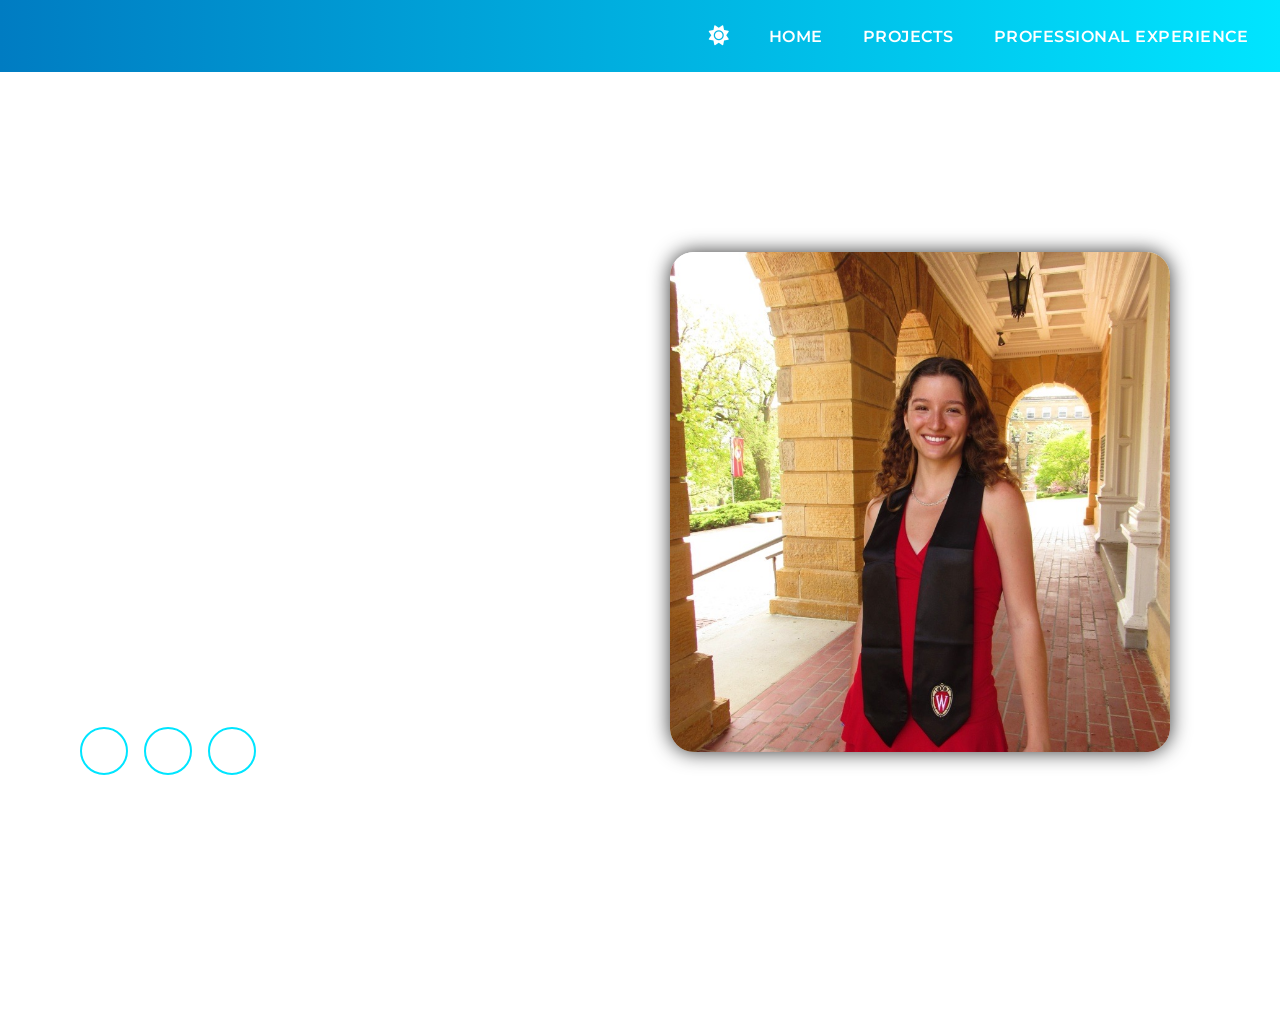
==== index.html @ 35ccfa62 "Update index.html testing new animation" ====
<!DOCTYPE html>
<html lang="en">
<head>
  <meta charset="UTF-8" />
  <meta name="viewport" content="width=device-width, initial-scale=1.0" />
  <link rel="canonical" href="https://claudiaotero.com/">

  <!-- Open Graph -->
  <meta property="og:type"            content="website">
  <meta property="og:title"           content="Claudia Otero – Data Scientist & Analyst">
  <meta property="og:url"             content="https://claudiaotero.com/">
  <meta property="og:image"           content="https://claudiaotero.com/images/senior.jpg">
  <meta property="og:image:type"      content="image/jpeg">
  <meta property="og:image:width"     content="1200">
  <meta property="og:image:height"    content="630">

  <meta name="description" content="Claudia Otero, University of Wisconsin-Madison graduate, Data Scientist and incoming Systems Analyst at Mortenson." />

  <!-- Structured-data -->
  <script type="application/ld+json">
  {
    "@context":"https://schema.org",
    "@type":"Person",
    "name":"Claudia Otero",
    "alumniOf":"University of Wisconsin-Madison",
    "jobTitle":"Data Scientist & Systems Analyst",
    "worksFor":{"@type":"Organization","name":"Mortenson"},
    "url":"https://claudiaotero.com"
  }
  </script>

  <title>Claudia Otero - Home</title>

  <link href="https://fonts.googleapis.com/css2?family=Montserrat:wght@400;700&display=swap" rel="stylesheet">
  <link rel="stylesheet" href="https://cdnjs.cloudflare.com/ajax/libs/font-awesome/6.5.0/css/all.min.css">

  <style>
    :root {
      --nav-height: 72px;
      --bg-grad-start: #000000;
      --bg-grad-mid: #1a1a1a;
      --bg-grad-end: #000000;
      --text-color: #ffffff;
      --link-hover: rgba(255, 255, 255, 0.75);
      --blue-start: #007cc2;
      --blue-end: #00e5ff;
      --social-border: var(--blue-end);
    }

    body.light {
      --bg-grad-start: #ffffff;
      --bg-grad-mid: #f9f9f9;
      --bg-grad-end: #ffffff;
      --text-color: #000000;
      --link-hover: rgba(0, 0, 0, 0.6);
      --blue-start: #b40000;
      --blue-end: #ff4d4d;
      --social-border: var(--blue-end);
    }

    * {
      margin: 0;
      padding: 0;
      box-sizing: border-box;
      color: var(--text-color);
      font-family: 'Montserrat', sans-serif;
    }

    html, body {
      height: 100%;
      overflow-x: hidden;
    }

    body.dark {
      background: linear-gradient(120deg, var(--bg-grad-start), var(--bg-grad-mid), var(--bg-grad-end));
      background-size: 200% 200%;
      animation: gradientBG 15s ease infinite;
    }

    body.light {
      background: #ffffff;
    }

    @keyframes gradientBG {
      0% { background-position: 0% 50%; }
      50% { background-position: 100% 50%; }
      100% { background-position: 0% 50%; }
    }

    nav {
      position: fixed;
      top: 0;
      width: 100%;
      height: var(--nav-height);
      padding: 0 2rem;
      display: flex;
      align-items: center;
      justify-content: flex-end;
      gap: 2.5rem;
      background: linear-gradient(90deg, var(--blue-start), var(--blue-end));
      backdrop-filter: blur(6px);
      z-index: 10;
    }

    nav a {
      text-decoration: none;
      font-weight: 600;
      text-transform: uppercase;
      letter-spacing: 0.5px;
      transition: opacity 0.3s;
    }

    nav a:hover {
      opacity: var(--link-hover);
    }

    #theme-toggle {
      background: none;
      border: none;
      cursor: pointer;
      font-size: 1.25rem;
      display: flex;
      align-items: center;
      color: var(--text-color);
      transition: transform 0.3s;
    }

    #theme-toggle:hover {
      transform: scale(1.2);
    }

    .hero {
      display: grid;
      grid-template-columns: 1fr 1fr;
      align-items: center;
      min-height: 100vh;
      padding: calc(var(--nav-height) + 2rem) 5rem 0;
    }

    .hero .text {
      max-width: 600px;
      opacity: 0;
      animation: fadeIn 1s ease 0.5s forwards;
    }

    .hero .text h1 {
      font-size: clamp(3rem, 8vw, 6rem);
      margin-bottom: 1rem;
      opacity: 0;
      animation: fadeIn 1s ease 0.6s forwards;
    }

    .hero .text p {
      font-size: 1.25rem;
      line-height: 1.6;
      margin-top: 0.5rem;
    }

    .social {
      margin-top: 1.5rem;
      display: flex;
      gap: 1rem;
    }

    .social a {
      width: 48px;
      height: 48px;
      border: 2px solid var(--social-border);
      border-radius: 50%;
      display: flex;
      align-items: center;
      justify-content: center;
      text-decoration: none;
      font-size: 1.2rem;
      transition: background 0.3s, transform 0.3s;
      color: var(--text-color);
    }

    .social a:hover {
      background: var(--social-border);
      transform: scale(1.1);
      color: #000;
    }

    .hero .image {
      display: flex;
      justify-content: center;
      opacity: 0;
      animation: fadeIn 1s ease 1s forwards;
    }

    .hero .image img {
      width: clamp(300px, 40vw, 500px);
      height: clamp(300px, 40vw, 500px);
      border-radius: 1.5rem;
      object-fit: cover;
      box-shadow: 0 0 20px rgba(0, 0, 0, 0.8);
      transition: transform 0.3s, box-shadow 0.3s;
    }

    .hero .image img:hover {
      transform: scale(1.05);
      box-shadow: 0 0 30px rgba(0, 0, 0, 1);
    }

    footer {
      padding: 2rem 2rem 4rem;
      text-align: center;
      font-size: 0.85rem;
      opacity: 0.6;
    }

    @keyframes fadeIn {
      from { opacity: 0; transform: translateY(20px); }
      to   { opacity: 1; transform: translateY(0); }
    }

    /* LIGHT MODE FLOATING DOTS */
    body.light::before {
      content: '';
      position: fixed;
      top: 0;
      left: 0;
      width: 100%;
      height: 100%;
      pointer-events: none;
      background-image: radial-gradient(circle, rgba(255,0,0,0.4) 1px, transparent 1.5px);
      background-size: 40px 40px;
      animation: floatDots 8s linear infinite;
      z-index: 0;
    }

    @keyframes floatDots {
      0%   { background-position: 0 0; }
      100% { background-position: 40px 40px; }
    }

    @media (max-width: 768px) {
      nav { padding: 0 1rem; justify-content: center; }
      .hero {
        grid-template-columns: 1fr;
        text-align: center;
        padding: calc(var(--nav-height) + 3rem) 1.5rem 0;
      }
      .hero .image { margin-top: 2rem; }
      .social { justify-content: center; }
    }

    @media(pointer:coarse), (max-width:1023px){
      #theme-toggle{display:none;}
    }
  </style>
</head>
<body>
  <nav>
    <button id="theme-toggle" aria-label="Toggle dark/light mode"><i class="fas fa-sun"></i></button>
    <a href="index.html">Home</a>
    <a href="projects.html">Projects</a>
    <a href="workexperience.html">Professional Experience</a>
  </nav>

  <section class="hero">
    <div class="text">
      <h1>Claudia Otero</h1>
      <p>
        I’m a Wisconsin–Madison grad with degrees in Data Science, Computer Science, and Art History, and I’m headed to
        <a href="https://www.mortenson.com/" target="_blank" rel="noopener">Mortenson</a> as a Systems Analyst.
        I thrive on building new tech, wield analytics to end the trap of the anecdotal, and live by Kaizen principles.
        Feel free to explore my <a href="projects.html">projects</a> and
        <a href="workexperience.html">professional experience</a> to see what I’ve been up to.
      </p>
      <div class="social">
        <a href="https://www.linkedin.com/in/claudia-otero-250328239" target="_blank" rel="noopener" aria-label="LinkedIn"><i class="fab fa-linkedin-in"></i></a>
        <a href="mailto:claudia.otero88@outlook.com" aria-label="Email"><i class="fas fa-envelope"></i></a>
        <a href="https://github.com/claudiaotero88" target="_blank" rel="noopener" aria-label="GitHub"><i class="fab fa-github"></i></a>
      </div>
    </div>

    <div class="image">
      <img src="images/senior.jpg" alt="Claudia Otero Senior Portrait">
    </div>
  </section>

  <footer>
    This website is built with vanilla HTML, CSS, and JavaScript, and deployed through GitHub Pages.
  </footer>

  <script>
    const btn  = document.getElementById('theme-toggle');
    const sun  = 'fas fa-sun';
    const moon = 'fas fa-moon';
    const isTouchDevice = window.matchMedia('(pointer:coarse)').matches || window.innerWidth < 1024;

    if(isTouchDevice){
      document.body.classList.remove('light');
      localStorage.setItem('theme','dark');
    }else{
      if(localStorage.getItem('theme') === 'light'){
        document.body.classList.add('light');
        btn.firstElementChild.className = moon;
      }
      btn.addEventListener('click',()=>{
        document.body.classList.toggle('light');
        const isLight = document.body.classList.contains('light');
        btn.firstElementChild.className = isLight ? moon : sun;
        localStorage.setItem('theme', isLight ? 'light' : 'dark');
      });
    }
  </script>
</body>
</html>
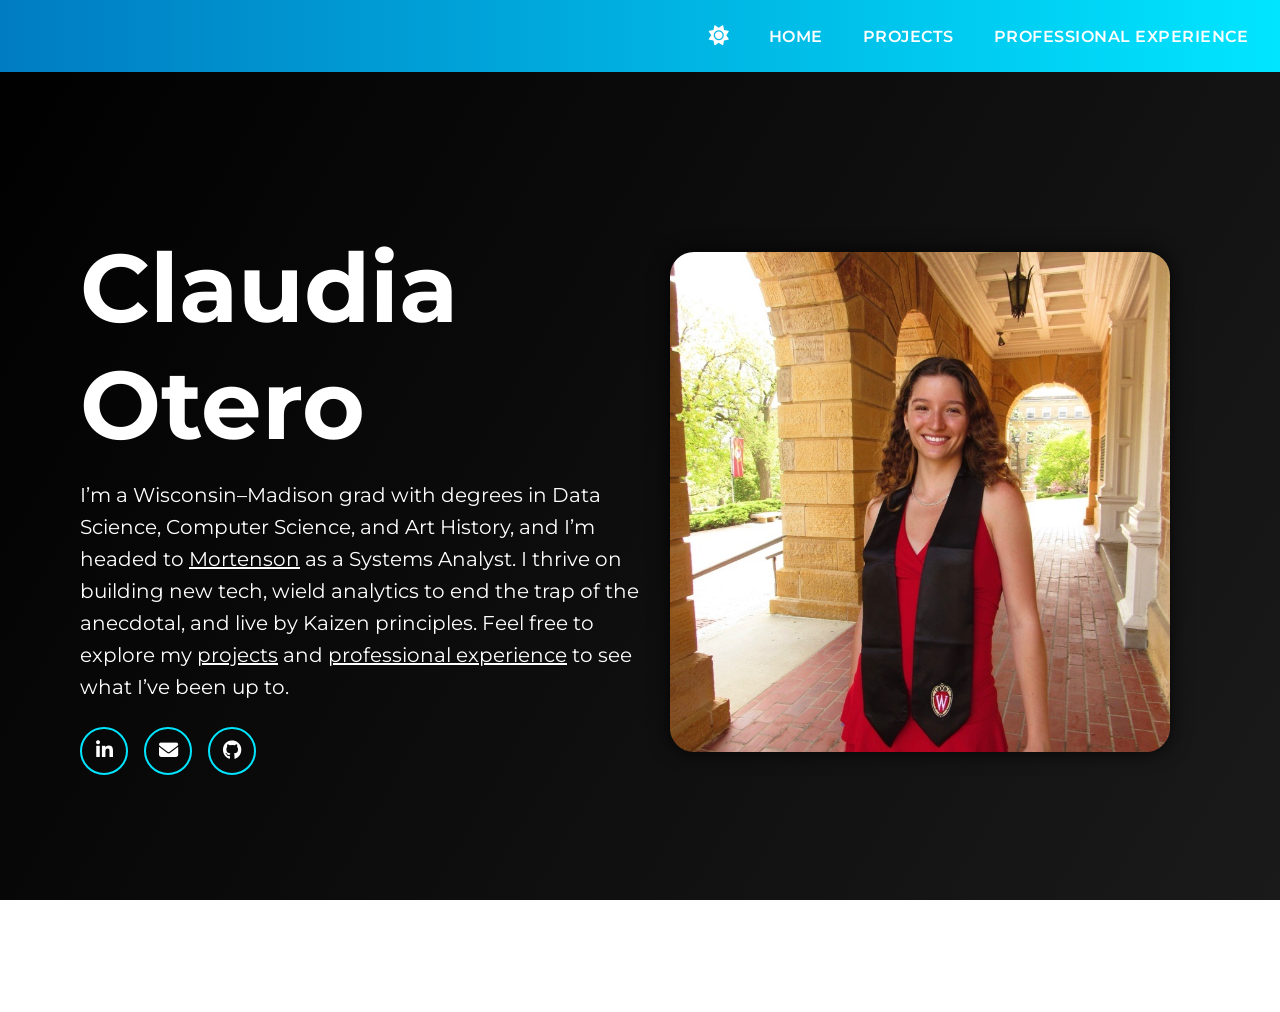
==== commit d46702c7: "Update index.html fixing dark mode" ====
--- a/index.html
+++ b/index.html
@@ -35,223 +35,103 @@
   <link rel="stylesheet" href="https://cdnjs.cloudflare.com/ajax/libs/font-awesome/6.5.0/css/all.min.css">
 
   <style>
-    :root {
-      --nav-height: 72px;
-      --bg-grad-start: #000000;
-      --bg-grad-mid: #1a1a1a;
-      --bg-grad-end: #000000;
-      --text-color: #ffffff;
-      --link-hover: rgba(255, 255, 255, 0.75);
-      --blue-start: #007cc2;
-      --blue-end: #00e5ff;
-      --social-border: var(--blue-end);
-    }
-
-    body.light {
-      --bg-grad-start: #ffffff;
-      --bg-grad-mid: #f9f9f9;
-      --bg-grad-end: #ffffff;
-      --text-color: #000000;
-      --link-hover: rgba(0, 0, 0, 0.6);
-      --blue-start: #b40000;
-      --blue-end: #ff4d4d;
-      --social-border: var(--blue-end);
-    }
-
-    * {
-      margin: 0;
-      padding: 0;
-      box-sizing: border-box;
-      color: var(--text-color);
-      font-family: 'Montserrat', sans-serif;
-    }
-
-    html, body {
-      height: 100%;
-      overflow-x: hidden;
-    }
-
-    body.dark {
-      background: linear-gradient(120deg, var(--bg-grad-start), var(--bg-grad-mid), var(--bg-grad-end));
-      background-size: 200% 200%;
-      animation: gradientBG 15s ease infinite;
-    }
-
-    body.light {
-      background: #ffffff;
-    }
-
-    @keyframes gradientBG {
-      0% { background-position: 0% 50%; }
-      50% { background-position: 100% 50%; }
-      100% { background-position: 0% 50%; }
-    }
-
-    nav {
-      position: fixed;
-      top: 0;
-      width: 100%;
-      height: var(--nav-height);
-      padding: 0 2rem;
-      display: flex;
-      align-items: center;
-      justify-content: flex-end;
-      gap: 2.5rem;
-      background: linear-gradient(90deg, var(--blue-start), var(--blue-end));
-      backdrop-filter: blur(6px);
-      z-index: 10;
-    }
-
-    nav a {
-      text-decoration: none;
-      font-weight: 600;
-      text-transform: uppercase;
-      letter-spacing: 0.5px;
-      transition: opacity 0.3s;
-    }
-
-    nav a:hover {
-      opacity: var(--link-hover);
-    }
-
-    #theme-toggle {
-      background: none;
-      border: none;
-      cursor: pointer;
-      font-size: 1.25rem;
-      display: flex;
-      align-items: center;
-      color: var(--text-color);
-      transition: transform 0.3s;
-    }
-
-    #theme-toggle:hover {
-      transform: scale(1.2);
-    }
-
-    .hero {
-      display: grid;
-      grid-template-columns: 1fr 1fr;
-      align-items: center;
-      min-height: 100vh;
-      padding: calc(var(--nav-height) + 2rem) 5rem 0;
-    }
-
-    .hero .text {
-      max-width: 600px;
-      opacity: 0;
-      animation: fadeIn 1s ease 0.5s forwards;
-    }
-
-    .hero .text h1 {
-      font-size: clamp(3rem, 8vw, 6rem);
-      margin-bottom: 1rem;
-      opacity: 0;
-      animation: fadeIn 1s ease 0.6s forwards;
-    }
-
-    .hero .text p {
-      font-size: 1.25rem;
-      line-height: 1.6;
-      margin-top: 0.5rem;
-    }
-
-    .social {
-      margin-top: 1.5rem;
-      display: flex;
-      gap: 1rem;
-    }
-
-    .social a {
-      width: 48px;
-      height: 48px;
-      border: 2px solid var(--social-border);
-      border-radius: 50%;
-      display: flex;
-      align-items: center;
-      justify-content: center;
-      text-decoration: none;
-      font-size: 1.2rem;
-      transition: background 0.3s, transform 0.3s;
-      color: var(--text-color);
-    }
-
-    .social a:hover {
-      background: var(--social-border);
-      transform: scale(1.1);
-      color: #000;
-    }
-
-    .hero .image {
-      display: flex;
-      justify-content: center;
-      opacity: 0;
-      animation: fadeIn 1s ease 1s forwards;
-    }
-
-    .hero .image img {
-      width: clamp(300px, 40vw, 500px);
-      height: clamp(300px, 40vw, 500px);
-      border-radius: 1.5rem;
-      object-fit: cover;
-      box-shadow: 0 0 20px rgba(0, 0, 0, 0.8);
-      transition: transform 0.3s, box-shadow 0.3s;
-    }
-
-    .hero .image img:hover {
-      transform: scale(1.05);
-      box-shadow: 0 0 30px rgba(0, 0, 0, 1);
-    }
-
-    footer {
-      padding: 2rem 2rem 4rem;
-      text-align: center;
-      font-size: 0.85rem;
-      opacity: 0.6;
-    }
-
-    @keyframes fadeIn {
-      from { opacity: 0; transform: translateY(20px); }
-      to   { opacity: 1; transform: translateY(0); }
-    }
-
-    /* LIGHT MODE FLOATING DOTS */
-    body.light::before {
-      content: '';
-      position: fixed;
-      top: 0;
-      left: 0;
-      width: 100%;
-      height: 100%;
-      pointer-events: none;
-      background-image: radial-gradient(circle, rgba(255,0,0,0.4) 1px, transparent 1.5px);
-      background-size: 40px 40px;
-      animation: floatDots 8s linear infinite;
-      z-index: 0;
-    }
-
-    @keyframes floatDots {
-      0%   { background-position: 0 0; }
-      100% { background-position: 40px 40px; }
-    }
-
-    @media (max-width: 768px) {
-      nav { padding: 0 1rem; justify-content: center; }
-      .hero {
-        grid-template-columns: 1fr;
-        text-align: center;
-        padding: calc(var(--nav-height) + 3rem) 1.5rem 0;
-      }
-      .hero .image { margin-top: 2rem; }
-      .social { justify-content: center; }
-    }
-
-    @media(pointer:coarse), (max-width:1023px){
-      #theme-toggle{display:none;}
+    :root{
+      --nav-height:72px;
+      --bg-grad-start:#000; --bg-grad-mid:#1a1a1a; --bg-grad-end:#000;
+      --text-color:#fff; --link-hover:rgba(255,255,255,.75);
+      --blue-start:#007cc2; --blue-end:#00e5ff;
+      --modal-bg:#121212; --social-border:var(--blue-end);
+    }
+    body.light{
+      --bg-grad-start:#ffffff; --bg-grad-mid:#bbbbbb; --bg-grad-end:#989898;
+      --text-color:#000; --link-hover:rgba(0,0,0,.6);
+      --blue-start:#b40000; --blue-end:#ff4d4d;
+      --modal-bg:#f8f8f8; --social-border:var(--blue-end);
+    }
+
+    *{margin:0;padding:0;box-sizing:border-box;color:var(--text-color);font-family:'Montserrat',sans-serif;}
+    html,body{height:100%;overflow-x:hidden;position:relative;}
+
+    body:not(.light){
+      background:linear-gradient(120deg,var(--bg-grad-start),var(--bg-grad-mid),var(--bg-grad-end));
+      background-size:200% 200%;animation:gradientBG 15s ease infinite;
+    }
+
+    body.light{
+      background:#ffffff;
+    }
+
+    @keyframes gradientBG{0%{background-position:0 50%}50%{background-position:100% 50%}100%{background-position:0 50%}}
+
+    nav{
+      position:fixed;top:0;width:100%;height:var(--nav-height);
+      padding:0 2rem;display:flex;align-items:center;justify-content:flex-end;gap:2.5rem;
+      background:linear-gradient(90deg,var(--blue-start),var(--blue-end));
+      backdrop-filter:blur(6px);z-index:10;
+    }
+    nav a{text-decoration:none;font-weight:600;text-transform:uppercase;letter-spacing:.5px;transition:opacity .3s;}
+    nav a:hover{opacity:var(--link-hover);}
+
+    #theme-toggle{
+      background:none;border:none;cursor:pointer;font-size:1.25rem;
+      display:flex;align-items:center;color:var(--text-color);transition:transform .3s;
+    }
+    #theme-toggle:hover{transform:scale(1.2);}
+
+    .hero{display:grid;grid-template-columns:1fr 1fr;align-items:center;min-height:100vh;padding:calc(var(--nav-height) + 2rem) 5rem 0;}
+    .hero .text{max-width:600px;opacity:0;animation:fadeIn 1s ease .5s forwards;}
+    .hero .text h1{font-size:clamp(3rem,8vw,6rem);margin-bottom:1rem;opacity:0;animation:fadeIn 1s ease .6s forwards;}
+    .hero .text p{font-size:1.25rem;line-height:1.6;margin-top:.5rem;}
+
+    .social{margin-top:1.5rem;display:flex;gap:1rem;}
+    .social a{
+      width:48px;height:48px;border:2px solid var(--social-border);border-radius:50%;
+      display:flex;align-items:center;justify-content:center;text-decoration:none;font-size:1.2rem;
+      transition:background .3s,transform .3s;color:var(--text-color);
+    }
+    .social a:hover{background:var(--social-border);transform:scale(1.1);color:#000;}
+
+    .hero .image{display:flex;justify-content:center;opacity:0;animation:fadeIn 1s ease 1s forwards;}
+    .hero .image img{
+      width:clamp(300px,40vw,500px);height:clamp(300px,40vw,500px);
+      border-radius:1.5rem;object-fit:cover;box-shadow:0 0 20px rgba(0,0,0,.8);
+      transition:transform .3s,box-shadow .3s;
+    }
+    .hero .image img:hover{transform:scale(1.05);box-shadow:0 0 30px rgba(0,0,0,1);}
+
+    footer{padding:2rem 2rem 4rem;text-align:center;font-size:.85rem;opacity:.6;}
+    @keyframes fadeIn{from{opacity:0;transform:translateY(20px);}to{opacity:1;transform:translateY(0);}}
+
+    @media(max-width:768px){
+      nav{padding:0 1rem;justify-content:center;}
+      .hero{grid-template-columns:1fr;text-align:center;padding:calc(var(--nav-height) + 3rem) 1.5rem 0;}
+      .hero .image{margin-top:2rem;}
+      .social{justify-content:center;}
+    }
+    @media(pointer:coarse),(max-width:1023px){#theme-toggle{display:none;}}
+
+    /* STAR ANIMATION FOR LIGHT MODE */
+    .light #stars{
+      position:fixed;inset:0;z-index:-1;
+      background:transparent;
+      pointer-events:none;
+    }
+    .star{
+      position:absolute;width:8px;height:8px;border-radius:50%;background:var(--blue-end);
+      animation:float 8s linear infinite;
+    }
+    @keyframes float{
+      0%{transform:translateY(100vh) scale(0.5);opacity:0;}
+      25%{opacity:.8;}
+      50%{transform:translateY(50vh) scale(1);}
+      75%{opacity:.6;}
+      100%{transform:translateY(-10vh) scale(0.3);opacity:0;}
     }
   </style>
 </head>
+
 <body>
+  <div id="stars"></div>
   <nav>
     <button id="theme-toggle" aria-label="Toggle dark/light mode"><i class="fas fa-sun"></i></button>
     <a href="index.html">Home</a>
@@ -275,7 +155,6 @@
         <a href="https://github.com/claudiaotero88" target="_blank" rel="noopener" aria-label="GitHub"><i class="fab fa-github"></i></a>
       </div>
     </div>
-
     <div class="image">
       <img src="images/senior.jpg" alt="Claudia Otero Senior Portrait">
     </div>
@@ -286,25 +165,39 @@
   </footer>
 
   <script>
-    const btn  = document.getElementById('theme-toggle');
-    const sun  = 'fas fa-sun';
+    const btn = document.getElementById('theme-toggle');
+    const sun = 'fas fa-sun';
     const moon = 'fas fa-moon';
     const isTouchDevice = window.matchMedia('(pointer:coarse)').matches || window.innerWidth < 1024;
-
-    if(isTouchDevice){
+    const stars = document.getElementById('stars');
+
+    if (isTouchDevice) {
       document.body.classList.remove('light');
-      localStorage.setItem('theme','dark');
-    }else{
-      if(localStorage.getItem('theme') === 'light'){
+      localStorage.setItem('theme', 'dark');
+    } else {
+      if (localStorage.getItem('theme') === 'light') {
         document.body.classList.add('light');
         btn.firstElementChild.className = moon;
+        generateStars();
       }
-      btn.addEventListener('click',()=>{
+      btn.addEventListener('click', () => {
         document.body.classList.toggle('light');
         const isLight = document.body.classList.contains('light');
         btn.firstElementChild.className = isLight ? moon : sun;
         localStorage.setItem('theme', isLight ? 'light' : 'dark');
+        stars.innerHTML = '';
+        if (isLight) generateStars();
       });
+    }
+
+    function generateStars() {
+      for (let i = 0; i < 70; i++) {
+        const star = document.createElement('div');
+        star.classList.add('star');
+        star.style.left = Math.random() * 100 + 'vw';
+        star.style.animationDuration = 6 + Math.random() * 6 + 's';
+        stars.appendChild(star);
+      }
     }
   </script>
 </body>
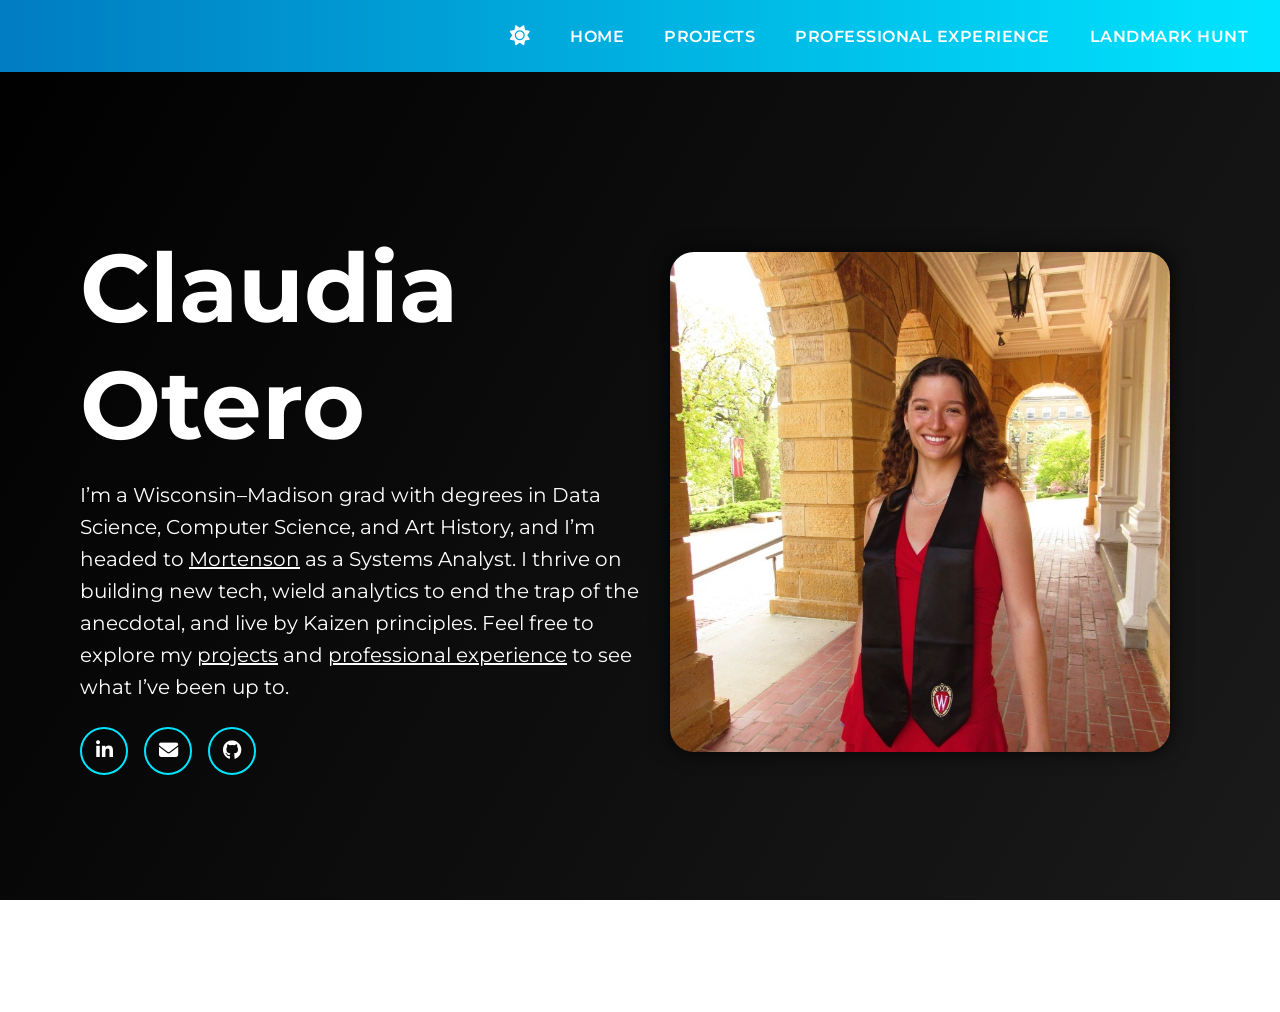
==== commit a830f85d: "Update index.html testing landmark hunt" ====
--- a/index.html
+++ b/index.html
@@ -137,6 +137,7 @@
     <a href="index.html">Home</a>
     <a href="projects.html">Projects</a>
     <a href="workexperience.html">Professional Experience</a>
+    <a href="landmark-hunt.html">Landmark Hunt</a>
   </nav>
 
   <section class="hero">
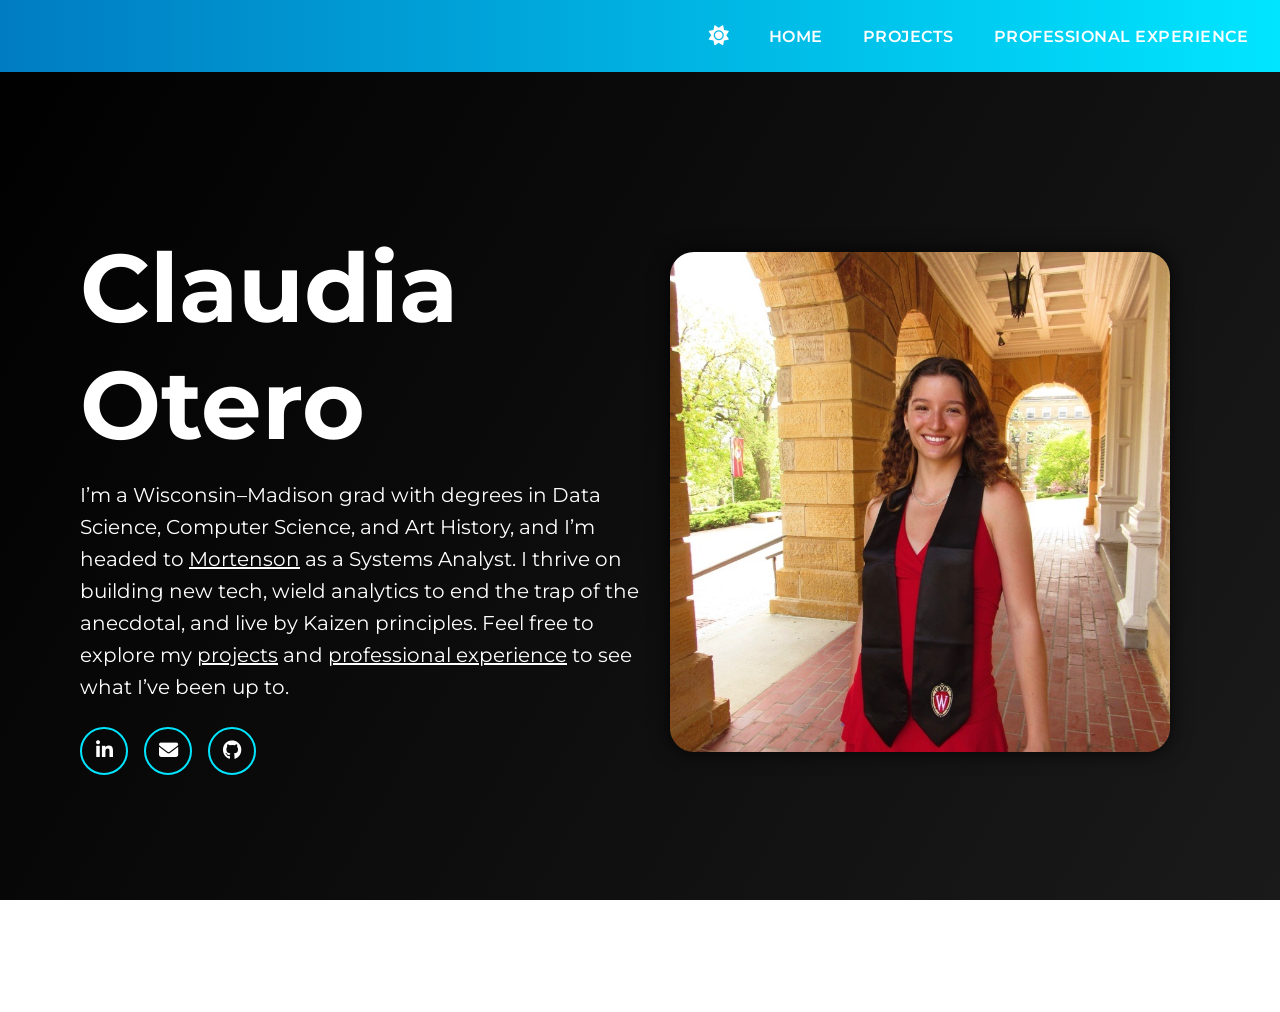
==== commit 46972808: "Update index.html remove landmark hunt" ====
--- a/index.html
+++ b/index.html
@@ -137,7 +137,6 @@
     <a href="index.html">Home</a>
     <a href="projects.html">Projects</a>
     <a href="workexperience.html">Professional Experience</a>
-    <a href="landmark-hunt.html">Landmark Hunt</a>
   </nav>
 
   <section class="hero">
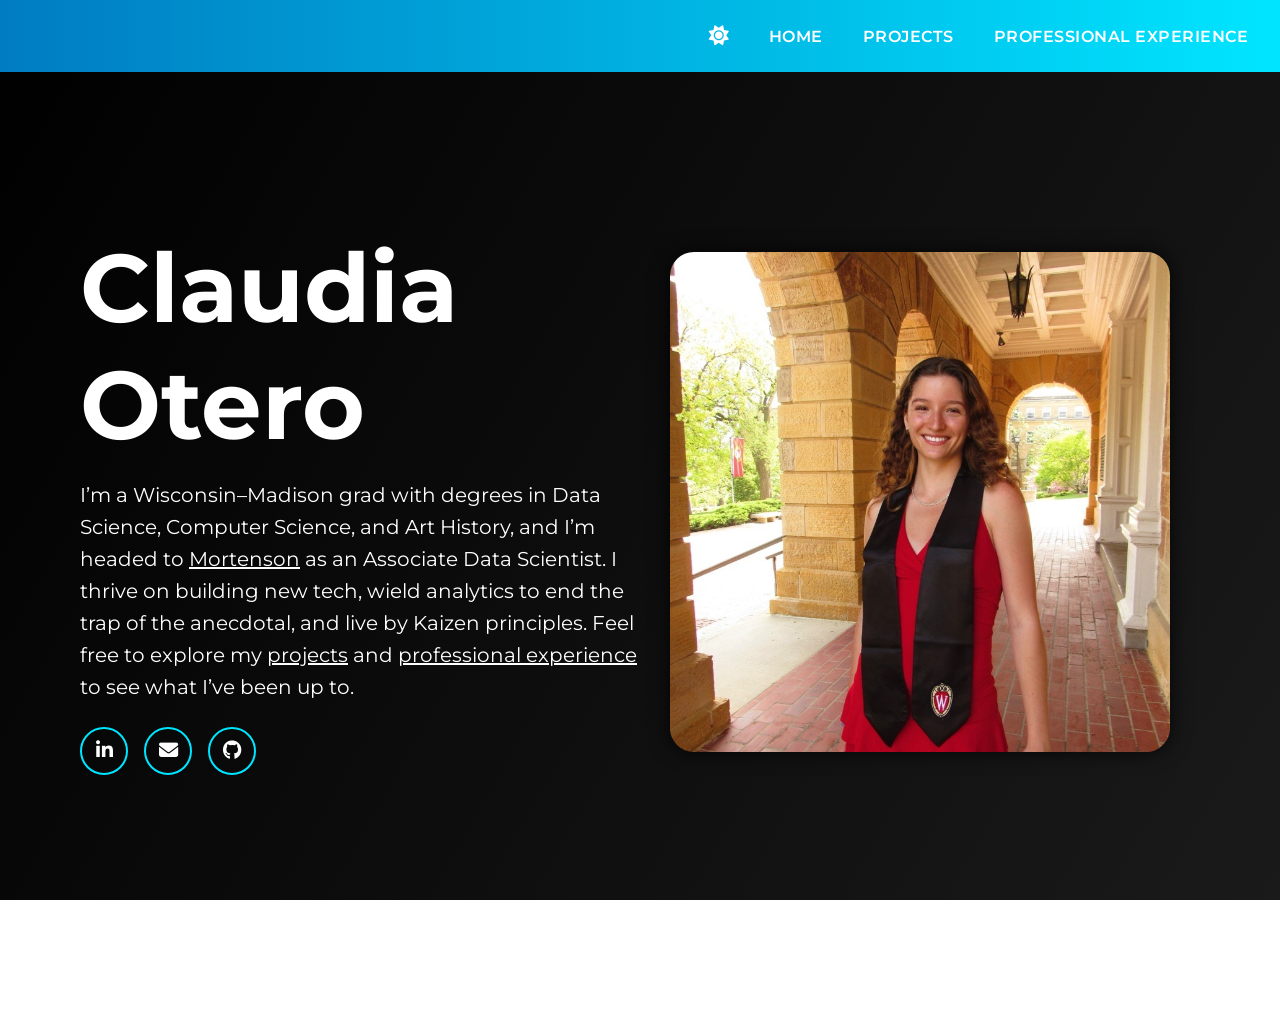
==== commit d7fea025: "Update index.html new role" ====
--- a/index.html
+++ b/index.html
@@ -14,7 +14,7 @@
   <meta property="og:image:width"     content="1200">
   <meta property="og:image:height"    content="630">
 
-  <meta name="description" content="Claudia Otero, University of Wisconsin-Madison graduate, Data Scientist and incoming Systems Analyst at Mortenson." />
+  <meta name="description" content="Claudia Otero, University of Wisconsin-Madison graduate, Associate Data Scientist at Mortenson." />
 
   <!-- Structured-data -->
   <script type="application/ld+json">
@@ -144,7 +144,7 @@
       <h1>Claudia Otero</h1>
       <p>
         I’m a Wisconsin–Madison grad with degrees in Data Science, Computer Science, and Art History, and I’m headed to
-        <a href="https://www.mortenson.com/" target="_blank" rel="noopener">Mortenson</a> as a Systems Analyst.
+        <a href="https://www.mortenson.com/" target="_blank" rel="noopener">Mortenson</a> as an Associate Data Scientist.
         I thrive on building new tech, wield analytics to end the trap of the anecdotal, and live by Kaizen principles.
         Feel free to explore my <a href="projects.html">projects</a> and
         <a href="workexperience.html">professional experience</a> to see what I’ve been up to.
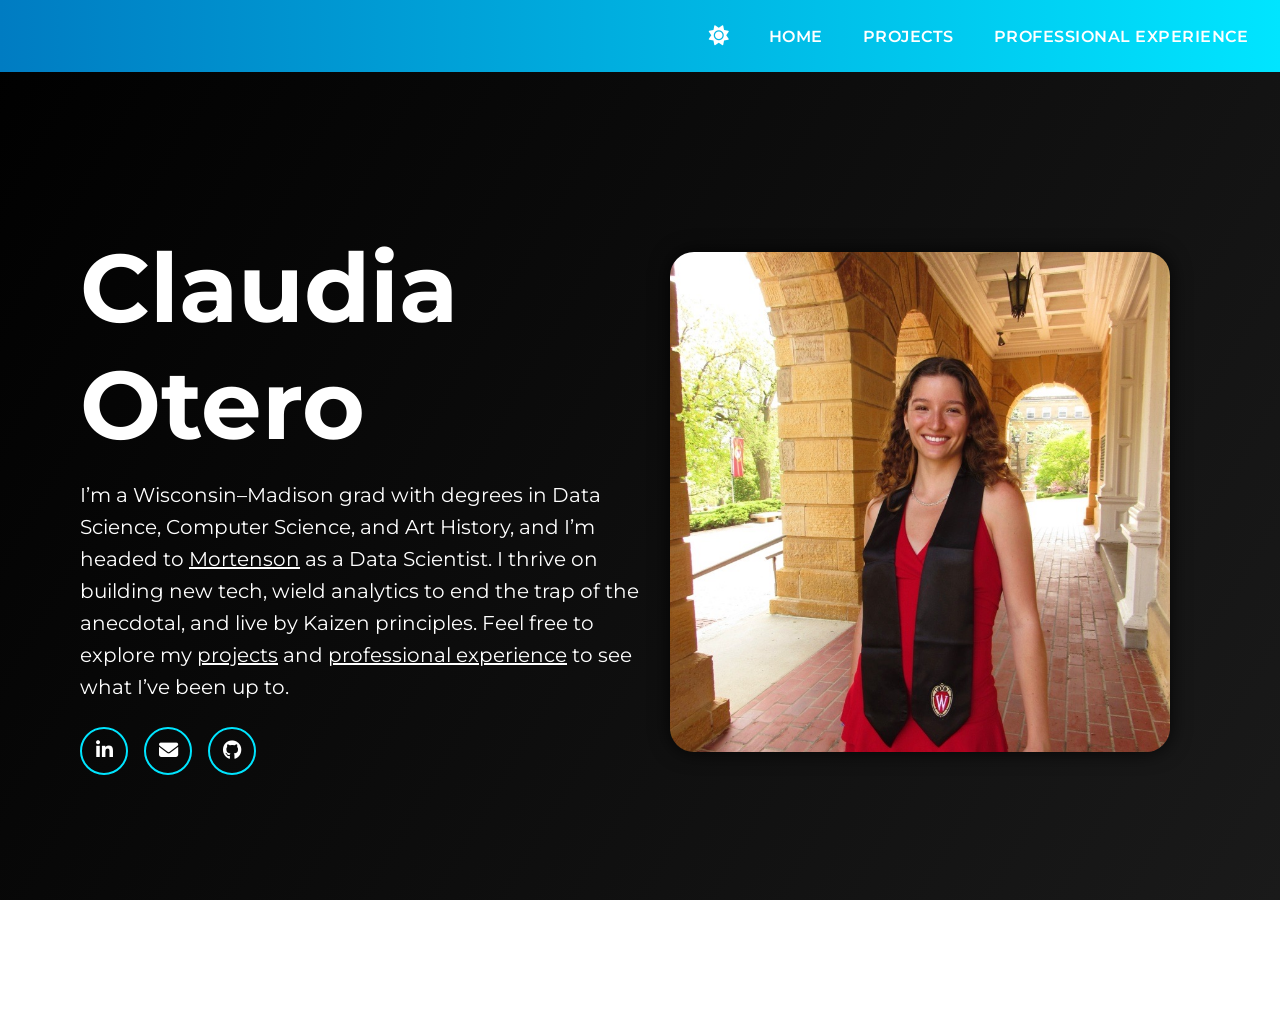
==== commit 8c3c55d7: "Fix HTML encoding issues in index.html" ====
--- a/index.html
+++ b/index.html
@@ -14,7 +14,7 @@
   <meta property="og:image:width"     content="1200">
   <meta property="og:image:height"    content="630">
 
-  <meta name="description" content="Claudia Otero, University of Wisconsin-Madison graduate, Associate Data Scientist at Mortenson." />
+  <meta name="description" content="Claudia Otero, University of Wisconsin-Madison graduate, Data Scientist at Mortenson." />
 
   <!-- Structured-data -->
   <script type="application/ld+json">
@@ -144,7 +144,7 @@
       <h1>Claudia Otero</h1>
       <p>
         I’m a Wisconsin–Madison grad with degrees in Data Science, Computer Science, and Art History, and I’m headed to
-        <a href="https://www.mortenson.com/" target="_blank" rel="noopener">Mortenson</a> as an Associate Data Scientist.
+        <a href="https://www.mortenson.com/" target="_blank" rel="noopener">Mortenson</a> as a Data Scientist.
         I thrive on building new tech, wield analytics to end the trap of the anecdotal, and live by Kaizen principles.
         Feel free to explore my <a href="projects.html">projects</a> and
         <a href="workexperience.html">professional experience</a> to see what I’ve been up to.
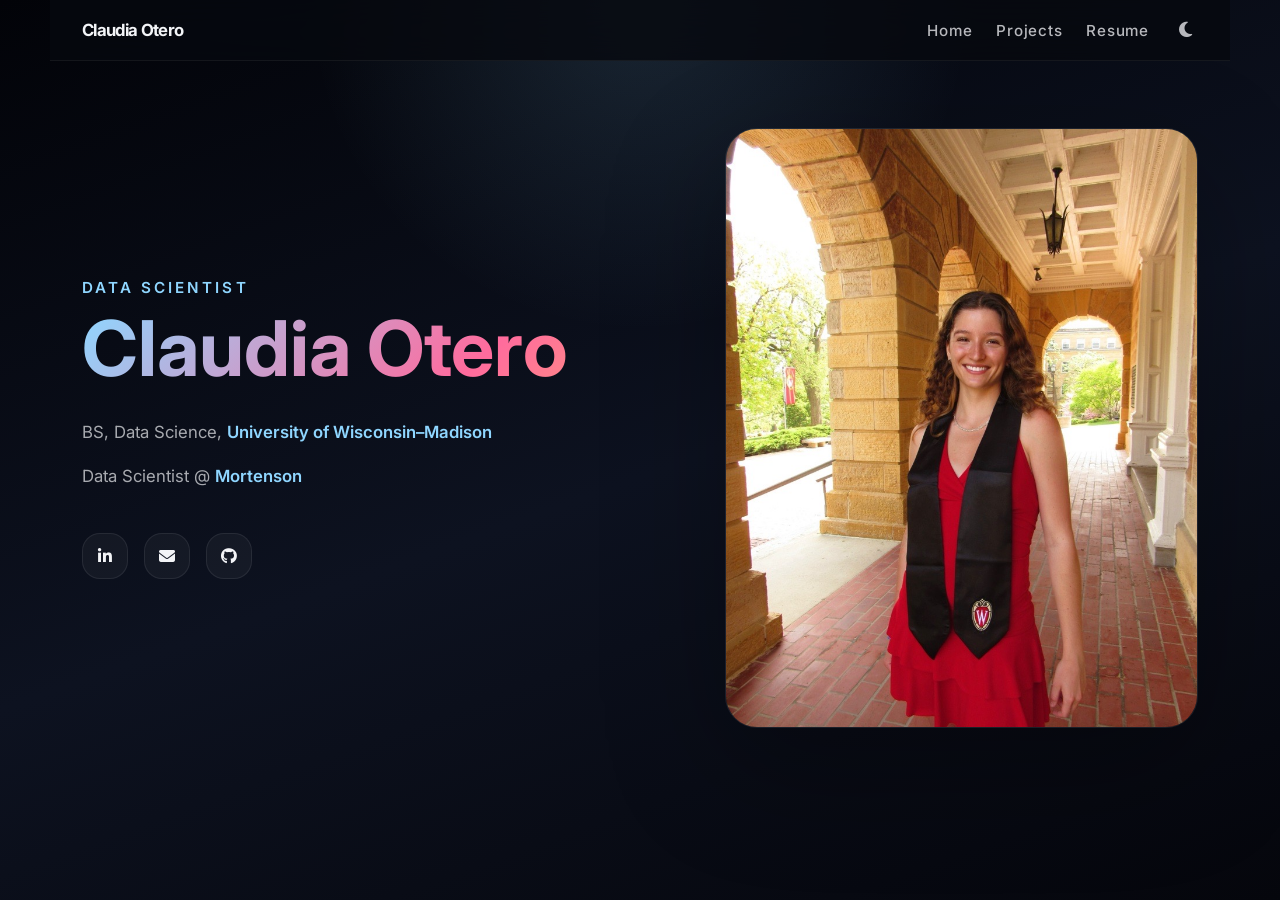
==== commit 405ea979: "Site update: redesign" ====
--- a/index.html
+++ b/index.html
@@ -1,204 +1,53 @@
 <!DOCTYPE html>
 <html lang="en">
 <head>
-  <meta charset="UTF-8" />
-  <meta name="viewport" content="width=device-width, initial-scale=1.0" />
+  <meta charset="UTF-8">
+  <meta name="viewport" content="width=device-width, initial-scale=1.0">
   <link rel="canonical" href="https://claudiaotero.com/">
+  <meta name="description" content="Claudia Otero — Data Scientist at Mortenson with a BS in Data Science from University of Wisconsin–Madison.">
+  <title>Claudia Otero | Data Scientist</title>
+  <link rel="preconnect" href="https://fonts.googleapis.com">
+  <link rel="preconnect" href="https://fonts.gstatic.com" crossorigin>
+  <link href="https://fonts.googleapis.com/css2?family=Inter:wght@400;500;600;700&display=swap" rel="stylesheet">
+  <link rel="stylesheet" href="https://cdnjs.cloudflare.com/ajax/libs/font-awesome/6.5.0/css/all.min.css">
+  <link rel="stylesheet" href="/assets/styles.css">
+</head>
+<body>
+  <div class="page">
+    <nav class="site-nav">
+      <a class="brand" href="/">Claudia Otero</a>
+      <div class="nav-links">
+        <a href="/">Home</a>
+        <a href="/projects/">Projects</a>
+        <a href="/resume/">Resume</a>
+        <button id="theme-toggle" aria-label="Toggle theme"><i class="fas fa-moon"></i></button>
+      </div>
+    </nav>
 
-  <!-- Open Graph -->
-  <meta property="og:type"            content="website">
-  <meta property="og:title"           content="Claudia Otero – Data Scientist & Analyst">
-  <meta property="og:url"             content="https://claudiaotero.com/">
-  <meta property="og:image"           content="https://claudiaotero.com/images/senior.jpg">
-  <meta property="og:image:type"      content="image/jpeg">
-  <meta property="og:image:width"     content="1200">
-  <meta property="og:image:height"    content="630">
+    <main class="hero">
+      <div class="hero-copy reveal">
+        <p class="eyebrow">Data Scientist</p>
+        <h1 class="gradient-text">Claudia Otero</h1>
+        <div class="hero-lines">
+          <p>BS, Data Science, <a href="https://www.wisc.edu/" target="_blank" rel="noopener noreferrer" class="link-accent">University of Wisconsin–Madison</a></p>
+          <p>Data Scientist @ <a href="https://www.mortenson.com/" target="_blank" rel="noopener noreferrer" class="link-accent">Mortenson</a></p>
+        </div>
+        <div class="social-links">
+          <a href="https://www.linkedin.com/in/claudia-otero-250328239" target="_blank" rel="noopener noreferrer" aria-label="LinkedIn"><i class="fab fa-linkedin-in"></i></a>
+          <a href="mailto:claudia.otero88@outlook.com" aria-label="Email"><i class="fas fa-envelope"></i></a>
+          <a href="https://github.com/claudiaotero88" target="_blank" rel="noopener noreferrer" aria-label="GitHub"><i class="fab fa-github"></i></a>
+        </div>
+      </div>
+      <div class="hero-image reveal reveal-delay-2">
+        <img src="/images/senior.jpg" alt="Portrait of Claudia Otero">
+      </div>
+    </main>
+    <div class=\"scroll-hint reveal reveal-delay-3\">
+      <i class=\"fas fa-chevron-down\"></i>
+    </div>
+    <footer class="site-footer"></footer>
+  </div>
 
-  <meta name="description" content="Claudia Otero, University of Wisconsin-Madison graduate, Data Scientist at Mortenson." />
-
-  <!-- Structured-data -->
-  <script type="application/ld+json">
-  {
-    "@context":"https://schema.org",
-    "@type":"Person",
-    "name":"Claudia Otero",
-    "alumniOf":"University of Wisconsin-Madison",
-    "jobTitle":"Data Scientist & Systems Analyst",
-    "worksFor":{"@type":"Organization","name":"Mortenson"},
-    "url":"https://claudiaotero.com"
-  }
-  </script>
-
-  <title>Claudia Otero - Home</title>
-
-  <link href="https://fonts.googleapis.com/css2?family=Montserrat:wght@400;700&display=swap" rel="stylesheet">
-  <link rel="stylesheet" href="https://cdnjs.cloudflare.com/ajax/libs/font-awesome/6.5.0/css/all.min.css">
-
-  <style>
-    :root{
-      --nav-height:72px;
-      --bg-grad-start:#000; --bg-grad-mid:#1a1a1a; --bg-grad-end:#000;
-      --text-color:#fff; --link-hover:rgba(255,255,255,.75);
-      --blue-start:#007cc2; --blue-end:#00e5ff;
-      --modal-bg:#121212; --social-border:var(--blue-end);
-    }
-    body.light{
-      --bg-grad-start:#ffffff; --bg-grad-mid:#bbbbbb; --bg-grad-end:#989898;
-      --text-color:#000; --link-hover:rgba(0,0,0,.6);
-      --blue-start:#b40000; --blue-end:#ff4d4d;
-      --modal-bg:#f8f8f8; --social-border:var(--blue-end);
-    }
-
-    *{margin:0;padding:0;box-sizing:border-box;color:var(--text-color);font-family:'Montserrat',sans-serif;}
-    html,body{height:100%;overflow-x:hidden;position:relative;}
-
-    body:not(.light){
-      background:linear-gradient(120deg,var(--bg-grad-start),var(--bg-grad-mid),var(--bg-grad-end));
-      background-size:200% 200%;animation:gradientBG 15s ease infinite;
-    }
-
-    body.light{
-      background:#ffffff;
-    }
-
-    @keyframes gradientBG{0%{background-position:0 50%}50%{background-position:100% 50%}100%{background-position:0 50%}}
-
-    nav{
-      position:fixed;top:0;width:100%;height:var(--nav-height);
-      padding:0 2rem;display:flex;align-items:center;justify-content:flex-end;gap:2.5rem;
-      background:linear-gradient(90deg,var(--blue-start),var(--blue-end));
-      backdrop-filter:blur(6px);z-index:10;
-    }
-    nav a{text-decoration:none;font-weight:600;text-transform:uppercase;letter-spacing:.5px;transition:opacity .3s;}
-    nav a:hover{opacity:var(--link-hover);}
-
-    #theme-toggle{
-      background:none;border:none;cursor:pointer;font-size:1.25rem;
-      display:flex;align-items:center;color:var(--text-color);transition:transform .3s;
-    }
-    #theme-toggle:hover{transform:scale(1.2);}
-
-    .hero{display:grid;grid-template-columns:1fr 1fr;align-items:center;min-height:100vh;padding:calc(var(--nav-height) + 2rem) 5rem 0;}
-    .hero .text{max-width:600px;opacity:0;animation:fadeIn 1s ease .5s forwards;}
-    .hero .text h1{font-size:clamp(3rem,8vw,6rem);margin-bottom:1rem;opacity:0;animation:fadeIn 1s ease .6s forwards;}
-    .hero .text p{font-size:1.25rem;line-height:1.6;margin-top:.5rem;}
-
-    .social{margin-top:1.5rem;display:flex;gap:1rem;}
-    .social a{
-      width:48px;height:48px;border:2px solid var(--social-border);border-radius:50%;
-      display:flex;align-items:center;justify-content:center;text-decoration:none;font-size:1.2rem;
-      transition:background .3s,transform .3s;color:var(--text-color);
-    }
-    .social a:hover{background:var(--social-border);transform:scale(1.1);color:#000;}
-
-    .hero .image{display:flex;justify-content:center;opacity:0;animation:fadeIn 1s ease 1s forwards;}
-    .hero .image img{
-      width:clamp(300px,40vw,500px);height:clamp(300px,40vw,500px);
-      border-radius:1.5rem;object-fit:cover;box-shadow:0 0 20px rgba(0,0,0,.8);
-      transition:transform .3s,box-shadow .3s;
-    }
-    .hero .image img:hover{transform:scale(1.05);box-shadow:0 0 30px rgba(0,0,0,1);}
-
-    footer{padding:2rem 2rem 4rem;text-align:center;font-size:.85rem;opacity:.6;}
-    @keyframes fadeIn{from{opacity:0;transform:translateY(20px);}to{opacity:1;transform:translateY(0);}}
-
-    @media(max-width:768px){
-      nav{padding:0 1rem;justify-content:center;}
-      .hero{grid-template-columns:1fr;text-align:center;padding:calc(var(--nav-height) + 3rem) 1.5rem 0;}
-      .hero .image{margin-top:2rem;}
-      .social{justify-content:center;}
-    }
-    @media(pointer:coarse),(max-width:1023px){#theme-toggle{display:none;}}
-
-    /* STAR ANIMATION FOR LIGHT MODE */
-    .light #stars{
-      position:fixed;inset:0;z-index:-1;
-      background:transparent;
-      pointer-events:none;
-    }
-    .star{
-      position:absolute;width:8px;height:8px;border-radius:50%;background:var(--blue-end);
-      animation:float 8s linear infinite;
-    }
-    @keyframes float{
-      0%{transform:translateY(100vh) scale(0.5);opacity:0;}
-      25%{opacity:.8;}
-      50%{transform:translateY(50vh) scale(1);}
-      75%{opacity:.6;}
-      100%{transform:translateY(-10vh) scale(0.3);opacity:0;}
-    }
-  </style>
-</head>
-
-<body>
-  <div id="stars"></div>
-  <nav>
-    <button id="theme-toggle" aria-label="Toggle dark/light mode"><i class="fas fa-sun"></i></button>
-    <a href="index.html">Home</a>
-    <a href="projects.html">Projects</a>
-    <a href="workexperience.html">Professional Experience</a>
-  </nav>
-
-  <section class="hero">
-    <div class="text">
-      <h1>Claudia Otero</h1>
-      <p>
-        I’m a Wisconsin–Madison grad with degrees in Data Science, Computer Science, and Art History, and I’m headed to
-        <a href="https://www.mortenson.com/" target="_blank" rel="noopener">Mortenson</a> as a Data Scientist.
-        I thrive on building new tech, wield analytics to end the trap of the anecdotal, and live by Kaizen principles.
-        Feel free to explore my <a href="projects.html">projects</a> and
-        <a href="workexperience.html">professional experience</a> to see what I’ve been up to.
-      </p>
-      <div class="social">
-        <a href="https://www.linkedin.com/in/claudia-otero-250328239" target="_blank" rel="noopener" aria-label="LinkedIn"><i class="fab fa-linkedin-in"></i></a>
-        <a href="mailto:claudia.otero88@outlook.com" aria-label="Email"><i class="fas fa-envelope"></i></a>
-        <a href="https://github.com/claudiaotero88" target="_blank" rel="noopener" aria-label="GitHub"><i class="fab fa-github"></i></a>
-      </div>
-    </div>
-    <div class="image">
-      <img src="images/senior.jpg" alt="Claudia Otero Senior Portrait">
-    </div>
-  </section>
-
-  <footer>
-    This website is built with vanilla HTML, CSS, and JavaScript, and deployed through GitHub Pages.
-  </footer>
-
-  <script>
-    const btn = document.getElementById('theme-toggle');
-    const sun = 'fas fa-sun';
-    const moon = 'fas fa-moon';
-    const isTouchDevice = window.matchMedia('(pointer:coarse)').matches || window.innerWidth < 1024;
-    const stars = document.getElementById('stars');
-
-    if (isTouchDevice) {
-      document.body.classList.remove('light');
-      localStorage.setItem('theme', 'dark');
-    } else {
-      if (localStorage.getItem('theme') === 'light') {
-        document.body.classList.add('light');
-        btn.firstElementChild.className = moon;
-        generateStars();
-      }
-      btn.addEventListener('click', () => {
-        document.body.classList.toggle('light');
-        const isLight = document.body.classList.contains('light');
-        btn.firstElementChild.className = isLight ? moon : sun;
-        localStorage.setItem('theme', isLight ? 'light' : 'dark');
-        stars.innerHTML = '';
-        if (isLight) generateStars();
-      });
-    }
-
-    function generateStars() {
-      for (let i = 0; i < 70; i++) {
-        const star = document.createElement('div');
-        star.classList.add('star');
-        star.style.left = Math.random() * 100 + 'vw';
-        star.style.animationDuration = 6 + Math.random() * 6 + 's';
-        stars.appendChild(star);
-      }
-    }
-  </script>
+  <script src="/assets/app.js" defer></script>
 </body>
 </html>
--- a/assets/styles.css
+++ b/assets/styles.css
@@ -0,0 +1,536 @@
+:root {
+  color-scheme: dark;
+  --bg: #07090f;
+  --surface: rgba(255,255,255,.04);
+  --surface-strong: rgba(255,255,255,.08);
+  --text: #f3f4f7;
+  --text-muted: rgba(243,244,247,.68);
+  --accent: #8fd6ff;
+  --accent-soft: rgba(143,214,255,.16);
+  --border: rgba(255,255,255,.08);
+  --nav-bg: rgba(7,9,15,.82);
+  --nav-border: rgba(255,255,255,.06);
+  --card-bg: rgba(255,255,255,.04);
+  --card-border: rgba(255,255,255,.08);
+  --shadow: 0 24px 64px rgba(0,0,0,.35);
+  --radius: 28px;
+  --max-width: 1180px;
+  font-family: Inter, system-ui, -apple-system, BlinkMacSystemFont, "Segoe UI", sans-serif;
+}
+
+html[data-theme="light"] {
+  color-scheme: light;
+  --bg: #f0f4f8;
+  --surface: rgba(0,0,0,.03);
+  --surface-strong: rgba(0,0,0,.06);
+  --text: #0f172a;
+  --text-muted: #475569;
+  --accent: #0278d5;
+  --accent-soft: rgba(2,120,213,.12);
+  --border: rgba(0,0,0,.1);
+  --nav-bg: rgba(240,244,248,.88);
+  --nav-border: rgba(0,0,0,.08);
+  --card-bg: rgba(255,255,255,.7);
+  --card-border: rgba(0,0,0,.08);
+  --shadow: 0 24px 64px rgba(0,0,0,.08);
+}
+
+html {
+  scroll-behavior: smooth;
+}
+
+body {
+  margin: 0;
+  min-height: 100vh;
+  color: var(--text);
+  background: radial-gradient(circle at top, rgba(143,214,255,.14), transparent 30%),
+    linear-gradient(160deg, #020308 0%, #0d1220 52%, #05060c 100%);
+  transition: background .4s ease, color .3s ease;
+}
+
+html[data-theme="light"] body {
+  background: linear-gradient(160deg, #dde8f5 0%, #f0f4f8 45%, #e8eef6 100%);
+}
+
+* {
+  box-sizing: border-box;
+}
+
+a {
+  color: inherit;
+  text-decoration: none;
+}
+
+img {
+  max-width: 100%;
+  display: block;
+}
+
+/* ── Scroll-reveal ─────────────────────────────────────────── */
+.reveal {
+  opacity: 0;
+  transform: translateY(28px);
+  transition: opacity .65s cubic-bezier(.16,1,.3,1), transform .65s cubic-bezier(.16,1,.3,1);
+}
+.reveal.visible {
+  opacity: 1;
+  transform: none;
+}
+.reveal-delay-1 { transition-delay: .1s; }
+.reveal-delay-2 { transition-delay: .2s; }
+.reveal-delay-3 { transition-delay: .3s; }
+
+/* ── Page wrapper ─────────────────────────────────────────── */
+.page {
+  position: relative;
+  min-height: 100vh;
+}
+
+/* ── Nav ──────────────────────────────────────────────────── */
+.site-nav {
+  position: fixed;
+  inset: 0 0 auto;
+  z-index: 20;
+  display: flex;
+  align-items: center;
+  justify-content: space-between;
+  width: 100%;
+  max-width: var(--max-width);
+  margin: 0 auto;
+  padding: 1.25rem 2rem;
+  backdrop-filter: blur(20px);
+  background: var(--nav-bg);
+  border-bottom: 1px solid var(--nav-border);
+  transition: background .4s ease, border-color .4s ease;
+}
+
+.brand {
+  font-weight: 700;
+  letter-spacing: -.04em;
+  font-size: 1.05rem;
+  position: relative;
+}
+
+.nav-links {
+  display: flex;
+  align-items: center;
+  gap: 1.5rem;
+}
+
+.nav-links a {
+  font-size: .95rem;
+  font-weight: 500;
+  letter-spacing: .05em;
+  opacity: .75;
+  transition: opacity .2s ease;
+  position: relative;
+}
+
+.nav-links a::after {
+  content: '';
+  position: absolute;
+  bottom: -3px;
+  left: 0;
+  width: 0;
+  height: 2px;
+  background: var(--accent);
+  border-radius: 2px;
+  transition: width .25s ease;
+}
+
+.nav-links a:hover,
+.nav-links a:focus-visible {
+  opacity: 1;
+}
+
+.nav-links a:hover::after,
+.nav-links a:focus-visible::after {
+  width: 100%;
+}
+
+#theme-toggle {
+  border: none;
+  background: transparent;
+  color: inherit;
+  cursor: pointer;
+  font-size: 1.1rem;
+  display: grid;
+  place-items: center;
+  opacity: .75;
+  transition: opacity .2s ease, transform .3s ease;
+}
+
+#theme-toggle:hover {
+  opacity: 1;
+  transform: rotate(20deg) scale(1.15);
+}
+
+main,
+footer {
+  width: min(100%, var(--max-width));
+  margin: 0 auto;
+}
+
+/* ── Hero ─────────────────────────────────────────────────── */
+.hero {
+  display: grid;
+  grid-template-columns: 1.1fr .9fr;
+  align-items: center;
+  gap: 4rem;
+  min-height: calc(100vh - 7rem);
+  padding: 8rem 2rem 4rem;
+}
+
+.hero-copy {
+  max-width: 520px;
+}
+
+.eyebrow {
+  margin: 0 0 1rem;
+  font-size: .95rem;
+  font-weight: 600;
+  letter-spacing: .2em;
+  text-transform: uppercase;
+  color: var(--accent);
+}
+
+.hero-copy h1 {
+  margin: 0;
+  font-size: clamp(3rem, 6vw, 5.4rem);
+  line-height: .94;
+}
+
+.hero-lines {
+  display: grid;
+  gap: .75rem;
+  margin: 2rem 0 2.5rem;
+  font-size: 1.05rem;
+  line-height: 1.9;
+  color: var(--text-muted);
+}
+
+.hero-lines p {
+  margin: 0;
+}
+
+/* ── Gradient text (animated title) ────────────────────────── */
+.gradient-text {
+  background: linear-gradient(135deg, var(--accent) 0%, #ff6b9d 25%, #feca57 50%, #48dbfb 75%, var(--accent) 100%);
+  background-size: 300% 300%;
+  -webkit-background-clip: text;
+  -webkit-text-fill-color: transparent;
+  background-clip: text;
+  animation: gradient-shift 6s ease infinite;
+}
+
+@keyframes gradient-shift {
+  0% { background-position: 0% 50%; }
+  50% { background-position: 100% 50%; }
+  100% { background-position: 0% 50%; }
+}
+
+html[data-theme="light"] .gradient-text {
+  background: linear-gradient(135deg, #0d47a1 0%, #7b1fa2 25%, #f57c00 50%, #00838f 75%, #0d47a1 100%);
+  background-size: 300% 300%;
+  -webkit-background-clip: text;
+  -webkit-text-fill-color: transparent;
+  background-clip: text;
+  animation: gradient-shift 6s ease infinite;
+}
+
+/* ── Accent links in text ──────────────────────────────────── */
+.link-accent {
+  position: relative;
+  color: var(--accent);
+  font-weight: 600;
+  transition: opacity .2s ease;
+}
+
+.link-accent::after {
+  content: '';
+  position: absolute;
+  bottom: -2px;
+  left: 0;
+  width: 100%;
+  height: 1.5px;
+  background: var(--accent);
+  border-radius: 2px;
+  opacity: 0;
+  transition: opacity .3s ease;
+}
+
+.link-accent:hover,
+.link-accent:focus-visible {
+  opacity: .85;
+}
+
+.link-accent:hover::after,
+.link-accent:focus-visible::after {
+  opacity: 1;
+}
+
+/* ── Social icons ─────────────────────────────────────────── */
+.social-links {
+  display: flex;
+  gap: 1rem;
+}
+
+.social-links a {
+  width: 46px;
+  height: 46px;
+  border-radius: 18px;
+  display: grid;
+  place-items: center;
+  background: var(--surface);
+  border: 1px solid var(--border);
+  color: var(--text);
+  transition: transform .25s cubic-bezier(.34,1.56,.64,1), background .25s ease, color .25s ease, border-color .25s ease;
+}
+
+.social-links a:hover,
+.social-links a:focus-visible {
+  transform: translateY(-4px) scale(1.08);
+  background: var(--accent-soft);
+  border-color: var(--accent);
+  color: var(--accent);
+}
+
+/* ── Hero image ───────────────────────────────────────────── */
+.hero-image {
+  display: flex;
+  align-items: center;
+  justify-content: center;
+}
+
+.hero-image img {
+  width: min(100%, 540px);
+  border-radius: 32px;
+  border: 1px solid var(--border);
+  box-shadow: 0 40px 120px rgba(0,0,0,.3);
+  transition: transform .5s cubic-bezier(.34,1.56,.64,1), box-shadow .5s ease;
+}
+
+.hero-image img:hover {
+  transform: scale(1.025) rotate(.5deg);
+}
+
+/* ── Section title ────────────────────────────────────────── */
+.section-title {
+  margin: 6rem 0 1.5rem;
+  font-size: clamp(2.2rem, 4vw, 3rem);
+  color: var(--text);
+}
+
+/* ── Projects grid ────────────────────────────────────────── */
+.projects-grid {
+  display: grid;
+  grid-template-columns: repeat(auto-fit, minmax(280px, 1fr));
+  gap: 1.75rem;
+  padding: 0 2rem 4rem;
+}
+
+.project-card {
+  border-radius: var(--radius);
+  padding: 2rem;
+  background: var(--card-bg);
+  border: 1px solid var(--card-border);
+  box-shadow: var(--shadow);
+  display: grid;
+  gap: 1.5rem;
+  transition: transform .35s cubic-bezier(.34,1.56,.64,1), border-color .3s ease, box-shadow .3s ease;
+  will-change: transform;
+}
+
+.project-card:hover {
+  border-color: var(--accent);
+  box-shadow: 0 0 0 1px var(--accent), 0 32px 80px rgba(143,214,255,.12), var(--shadow);
+}
+
+html[data-theme="light"] .project-card:hover {
+  box-shadow: 0 0 0 1px var(--accent), 0 32px 80px rgba(2,120,213,.1), var(--shadow);
+}
+
+.project-preview {
+  display: grid;
+  gap: 1rem;
+}
+
+.project-title {
+  margin: 0;
+  font-size: 1.35rem;
+  line-height: 1.3;
+  font-weight: 600;
+  color: var(--text);
+}
+
+.project-link {
+  display: inline-flex;
+  align-items: center;
+  gap: .6rem;
+  background: var(--accent-soft);
+  border: 1px solid var(--accent);
+  color: var(--accent);
+  padding: .8rem 1.2rem;
+  border-radius: 12px;
+  font-size: .9rem;
+  font-weight: 600;
+  letter-spacing: .05em;
+  transition: background .2s ease, transform .2s ease, color .2s ease;
+}
+
+.project-link:hover {
+  background: var(--accent);
+  color: #fff;
+  transform: translateX(3px);
+}
+
+html[data-theme="light"] .project-link:hover {
+  color: #fff;
+}
+
+.project-link i {
+  font-size: 1rem;
+}
+
+.project-description {
+  margin: 0;
+  color: var(--text-muted);
+  line-height: 1.8;
+  font-size: .95rem;
+}
+
+/* ── Resume placeholder & container ───────────────────────── */
+.resume-container {
+  background: var(--card-bg);
+  border: 1px solid var(--card-border);
+  border-radius: var(--radius);
+  overflow: hidden;
+  box-shadow: var(--shadow);
+}
+
+.resume-container embed {
+  display: block;
+}
+
+.resume-placeholder {
+  background: var(--card-bg);
+  border: 1px solid var(--card-border);
+  border-radius: var(--radius);
+  padding: 3rem;
+  text-align: center;
+  box-shadow: var(--shadow);
+}
+
+.resume-placeholder p:first-child {
+  font-size: 1.25rem;
+  font-weight: 600;
+  color: var(--text);
+  margin: 0 0 1rem;
+}
+
+.resume-placeholder p:last-child {
+  color: var(--text-muted);
+  line-height: 1.8;
+  margin: 0;
+}
+
+.resume-placeholder code {
+  background: var(--surface-strong);
+  padding: .3rem .6rem;
+  border-radius: 6px;
+  font-family: 'Courier New', monospace;
+  color: var(--accent);
+}
+
+/* ── Footer ───────────────────────────────────────────────── */
+.site-footer {
+  padding: 2rem;
+}
+
+/* ── Scroll hint ──────────────────────────────────────────── */
+.scroll-hint {
+  position: fixed;
+  bottom: 2rem;
+  left: 50%;
+  transform: translateX(-50%);
+  z-index: 10;
+  animation: bounce 2s ease-in-out infinite;
+  opacity: .5;
+  transition: opacity .3s ease;
+  pointer-events: none;
+}
+
+.scroll-hint:hover {
+  opacity: 1;
+}
+
+@keyframes bounce {
+  0%, 100% { transform: translateX(-50%) translateY(0); }
+  50% { transform: translateX(-50%) translateY(8px); }
+}
+
+html[data-theme="light"] .scroll-hint {
+  color: var(--text);
+}
+
+/* ── Cursor glow (both modes) ─────────────────────────────── */
+@media (pointer: fine) {
+  .cursor-glow {
+    pointer-events: none;
+    position: fixed;
+    width: 480px;
+    height: 480px;
+    border-radius: 50%;
+    background: radial-gradient(circle, rgba(143,214,255,.07) 0%, transparent 70%);
+    transform: translate(-50%, -50%);
+    transition: opacity .4s ease, background .4s ease;
+    z-index: 0;
+    opacity: 0;
+  }
+
+  html[data-theme="light"] .cursor-glow {
+    background: radial-gradient(circle, rgba(13,71,161,.05) 0%, transparent 70%);
+    display: block;
+  }
+}
+
+/* ── Responsive ───────────────────────────────────────────── */
+@media (max-width: 980px) {
+  .hero {
+    grid-template-columns: 1fr;
+    padding-top: 8.5rem;
+  }
+
+  .hero-image {
+    order: -1;
+  }
+}
+
+@media (max-width: 680px) {
+  .site-nav {
+    padding: 1rem 1.25rem;
+  }
+
+  .nav-links {
+    gap: 1rem;
+    flex-wrap: wrap;
+    justify-content: flex-end;
+  }
+
+  .hero {
+    gap: 2.5rem;
+    padding: 7.5rem 1.25rem 3rem;
+  }
+
+  .hero-copy h1 {
+    font-size: clamp(2.8rem, 12vw, 4rem);
+  }
+
+  .social-links {
+    justify-content: flex-start;
+  }
+
+  .projects-grid {
+    padding: 0 0 3rem;
+  }
+}
